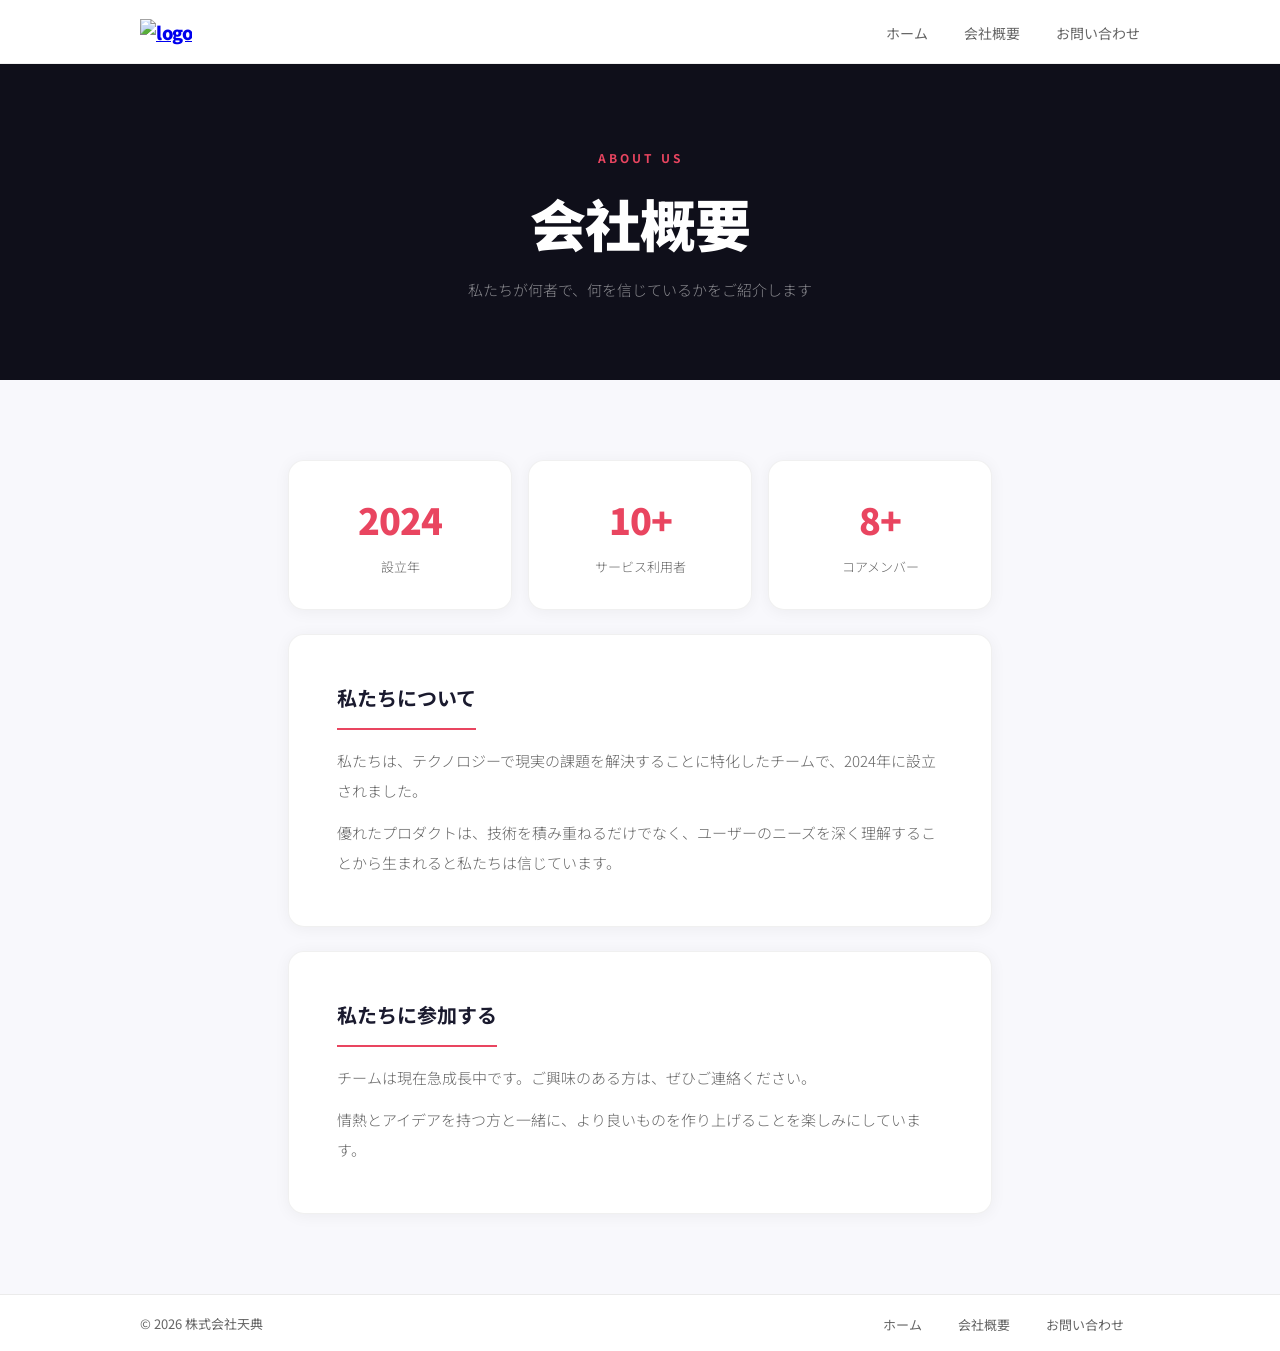
==== about.html @ 76a6df1d "提取CSS，更新表单验证" ====
<!DOCTYPE html>
<html lang="zh">
  <head>
    <meta charset="UTF-8">
    <meta name="viewport" content="width=device-width, initial-scale=1.0">
    <title>株式会社天典</title>
    <link rel="icon" type="image/svg+xml" href="logo.svg">
    <link rel="icon" type="image/png" href="logo.png">
    <link href="https://fonts.googleapis.com/css2?family=Noto+Sans+SC:wght@300;400;700;900&display=swap" rel="stylesheet">
    <link rel="stylesheet" href="style.css">
    <link rel="stylesheet" href="a-c.css">
    <link rel="stylesheet" href="about.css">
  </head>
  <body>
    <nav>
      <div class="nav-inner">
         <div class="logo">
          <a href="index.html">
            <img src="logo.svg" alt="logo" height="36px">
          </a>
         </div>
        <div class="nav-links">
          <a href="index.html">ホーム</a>
          <a href="about.html">会社概要</a>
          <a href="contact.html">お問い合わせ</a>
        </div>
      </div>
     
    </nav>

    <div class="page-hero">
      <div class="page-tag">About Us</div>
      <h1>会社概要</h1>
      <p>私たちが何者で、何を信じているかをご紹介します</p>
    </div>

    <div class="content">

      <div class="stats">
        <div class="stat">
          <span class="number">2024</span>
          <span class="label">設立年</span>
        </div>
        <div class="stat">
          <span class="number">10+</span>
          <span class="label">サービス利用者</span>
        </div>
        <div class="stat">
          <span class="number">8+</span>
          <span class="label">コアメンバー</span>
        </div>
      </div>

      <div class="content-block">
        <h2>私たちについて</h2>
        <p>私たちは、テクノロジーで現実の課題を解決することに特化したチームで、2024年に設立されました。</p>
        <p>優れたプロダクトは、技術を積み重ねるだけでなく、ユーザーのニーズを深く理解することから生まれると私たちは信じています。</p>
      </div>

      <div class="content-block">
        <h2>私たちに参加する</h2>
        <p>チームは現在急成長中です。ご興味のある方は、ぜひご連絡ください。</p>
        <p>情熱とアイデアを持つ方と一緒に、より良いものを作り上げることを楽しみにしています。</p>
      </div>

    </div>

    <footer>
      <div class="footer-inner">
        <p>© 2026 株式会社天典</p>
        <div class="footer-links">
          <a href="index.html">ホーム</a>
          <a href="about.html">会社概要</a>
          <a href="contact.html">お問い合わせ</a>
        </div>
      </div>
    </footer>

  </body>
</html>
---- style.css ----
:root {
--accent: #e94560;
--dark: #0f0f1a;
--text: #1a1a2e;
--muted: #666;
--bg: #f8f8fc;
--white: #ffffff;
--nav-height: 64px;
}
* { margin: 0; padding: 0; box-sizing: border-box; }
body {
font-family: 'Noto Sans SC', sans-serif;
background-color: var(--bg);
color: var(--text);
overflow-x: hidden;
}
/* ── 导航栏 ── */
nav {
position: fixed;
top: 0; left: 0; right: 0;
height: var(--nav-height);
background: rgba(255,255,255,0.92);
backdrop-filter: blur(12px);
-webkit-backdrop-filter: blur(12px);
border-bottom: 1px solid rgba(0,0,0,0.06);
padding: 0 24px;
z-index: 100;
}
.nav-inner {
max-width: 1000px;
width: 100%;
margin: 0 auto;
height: var(--nav-height);
display: flex;
justify-content: space-between;
align-items: center;
}
.logo {
font-size: 18px;
font-weight: 900;
letter-spacing: -0.5px;
color: var(--text);
}
.logo span { color: var(--accent); }
.nav-links a {
color: var(--muted);
text-decoration: none;
margin-left: 32px;
font-size: 14px;
font-weight: 400;
transition: color 0.2s;
}
.nav-links a:hover { color: var(--accent); }

/* ── 页脚 ── */
footer {
background: var(--white);
color: var(--muted);
padding: 16px;
border-top: 1px solid rgba(0,0,0,0.08);
}
.footer-inner {
max-width: 1000px;
margin: 0 auto;
display: flex;
justify-content: space-between;
align-items: center;
}
footer .footer-links a {
color: var(--muted);
text-decoration: none;
font-size: 13px;
margin: 0 16px;
transition: color 0.2s;
}
footer .footer-links a:hover { color: black; }
footer p { font-size: 13px; }

/* ── 动画 ── */
@keyframes fadeUp {
from { opacity: 0; transform: translateY(24px); }
to   { opacity: 1; transform: translateY(0); }
}

/* ── 手机端 ── */
@media (max-width: 768px) {
nav { padding: 0 20px; }
.nav-links a { margin-left: 16px; font-size: 13px; }
.hero { min-height: 380px; }
.services { padding: 72px 20px; }
.cards { grid-template-columns: 1fr; gap: 16px; }
.card { padding: 32px 24px; }
.footer-inner {
    flex-direction: column;
    gap: 8px;
    text-align: center;
}
}
---- a-c.css ----
/* 页面头部 */
      .page-hero {
        margin-top: var(--nav-height);
        background: var(--dark);
        padding: 80px 48px;
        text-align: center;
        animation: fadeUp 0.8s ease both;
      }
      .page-tag {
        display: inline-block;
        color: var(--accent);
        font-size: 12px;
        letter-spacing: 3px;
        text-transform: uppercase;
        font-weight: 700;
        margin-bottom: 16px;
      }
      .page-hero h1 {
        color: white;
        font-size: clamp(32px, 5vw, 56px);
        font-weight: 900;
        letter-spacing: -1px;
        margin-bottom: 16px;
      }
      .page-hero p {
        color: rgba(255,255,255,0.5);
        font-size: 15px;
        font-weight: 300;
      }
---- about.css ----
/* 内容区域 */
      .content {
        max-width: 800px;
        margin: 80px auto;
        padding: 0 48px;
        animation: fadeUp 0.8s ease 0.2s both;
      }

      .content-block {
        background: var(--white);
        border-radius: 16px;
        padding: 48px;
        border: 1px solid rgba(0,0,0,0.06);
        box-shadow: 0 2px 16px rgba(0,0,0,0.05);
        margin-bottom: 24px;
      }
      .content-block h2 {
        font-size: 20px;
        font-weight: 700;
        color: var(--text);
        margin-bottom: 16px;
        padding-bottom: 16px;
        border-bottom: 2px solid var(--accent);
        display: inline-block;
      }
      .content-block p {
        color: var(--muted);
        line-height: 2;
        font-size: 15px;
        font-weight: 300;
        margin-bottom: 12px;
      }
      .content-block p:last-child { margin-bottom: 0; }

      /* 数据展示 */
      .stats {
        display: grid;
        grid-template-columns: repeat(3, 1fr);
        gap: 16px;
        margin-bottom: 24px;
      }
      .stat {
        background: var(--white);
        border-radius: 16px;
        padding: 32px 24px;
        text-align: center;
        border: 1px solid rgba(0,0,0,0.06);
        box-shadow: 0 2px 16px rgba(0,0,0,0.05);
        animation: fadeUp 0.6s ease both;
      }
      .stat:nth-child(1) { animation-delay: 0.2s; }
      .stat:nth-child(2) { animation-delay: 0.3s; }
      .stat:nth-child(3) { animation-delay: 0.4s; }
      .stat .number {
        font-size: 36px;
        font-weight: 900;
        color: var(--accent);
        letter-spacing: -1px;
        display: block;
        margin-bottom: 8px;
      }
      .stat .label {
        font-size: 13px;
        color: var(--muted);
        font-weight: 300;
      }
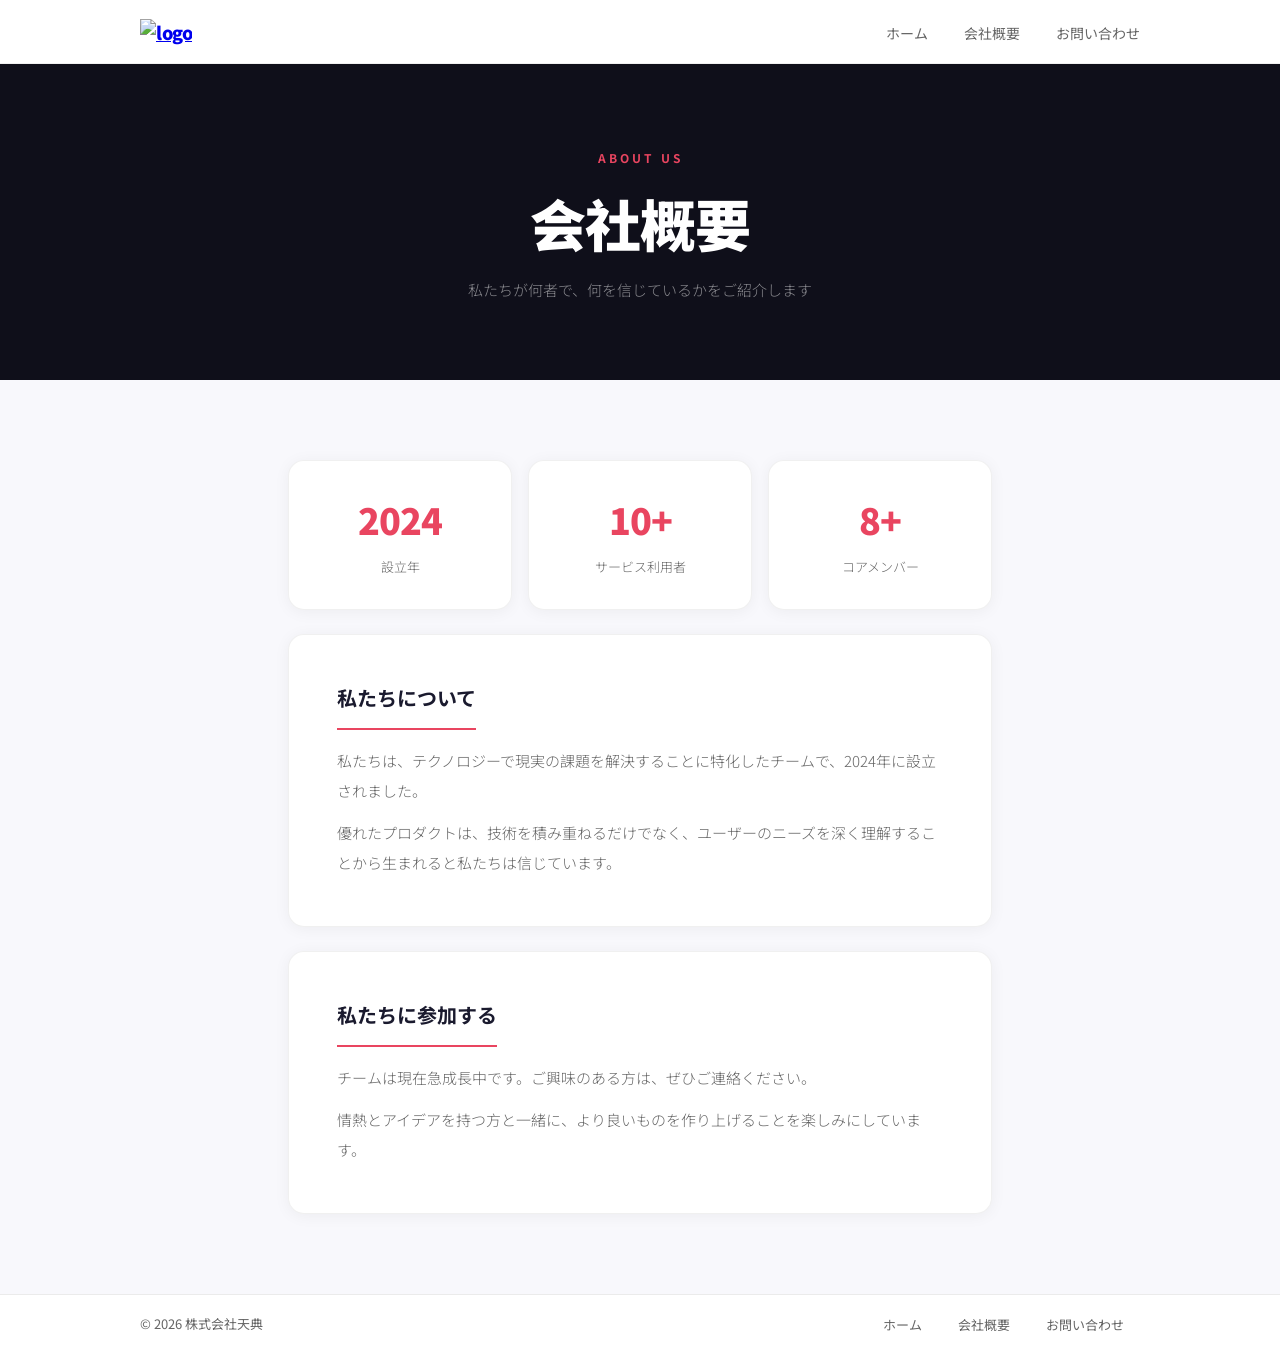
==== commit c2094863: "fix mobile layout" ====
--- a/about.html
+++ b/about.html
@@ -10,6 +10,7 @@
     <link rel="stylesheet" href="style.css">
     <link rel="stylesheet" href="a-c.css">
     <link rel="stylesheet" href="about.css">
+    <link rel="stylesheet" href="media.css">
   </head>
   <body>
     <nav>
--- a/style.css
+++ b/style.css
@@ -81,18 +81,3 @@
 from { opacity: 0; transform: translateY(24px); }
 to   { opacity: 1; transform: translateY(0); }
 }
-
-/* ── 手机端 ── */
-@media (max-width: 768px) {
-nav { padding: 0 20px; }
-.nav-links a { margin-left: 16px; font-size: 13px; }
-.hero { min-height: 380px; }
-.services { padding: 72px 20px; }
-.cards { grid-template-columns: 1fr; gap: 16px; }
-.card { padding: 32px 24px; }
-.footer-inner {
-    flex-direction: column;
-    gap: 8px;
-    text-align: center;
-}
-}
--- a/media.css
+++ b/media.css
@@ -0,0 +1,24 @@
+/* ── 手机端 ── */
+@media (max-width: 768px) {
+nav { padding: 0 20px; }
+.nav-links a { margin-left: 16px; font-size: 13px; }
+.hero { min-height: 380px; }
+.services { padding: 72px 20px; }
+.cards { grid-template-columns: 1fr; gap: 16px; }
+.card { padding: 32px 24px; }
+.footer-inner {
+    flex-direction: column;
+    gap: 8px;
+    text-align: center;
+}
+.page-hero { padding: 60px 24px; }
+.content { padding: 0 20px; margin: 48px auto; }
+.content-block { padding: 32px 24px; }
+.stats { grid-template-columns: 1fr; }
+        .footer-inner {
+    flex-direction: column;
+    gap: 8px;
+    text-align: center;
+}
+.form-card { padding: 32px 24px; }
+}
